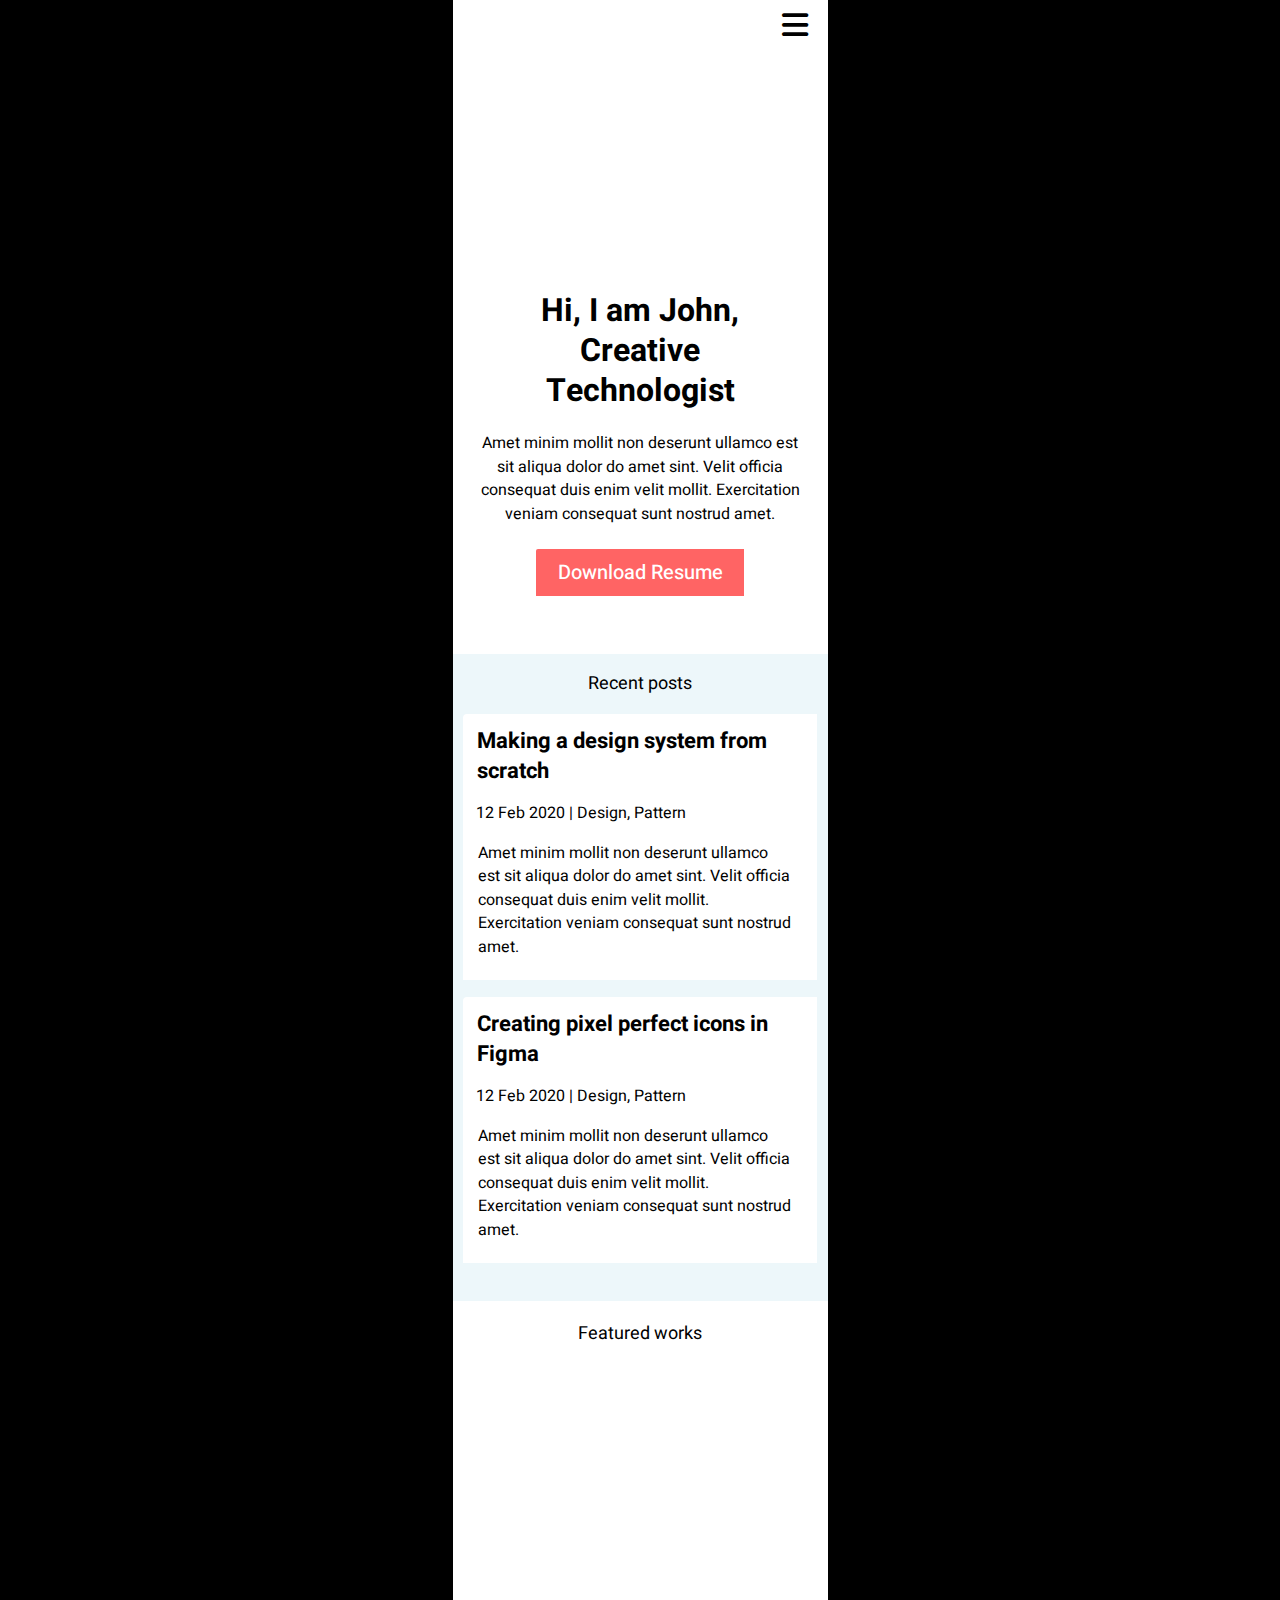
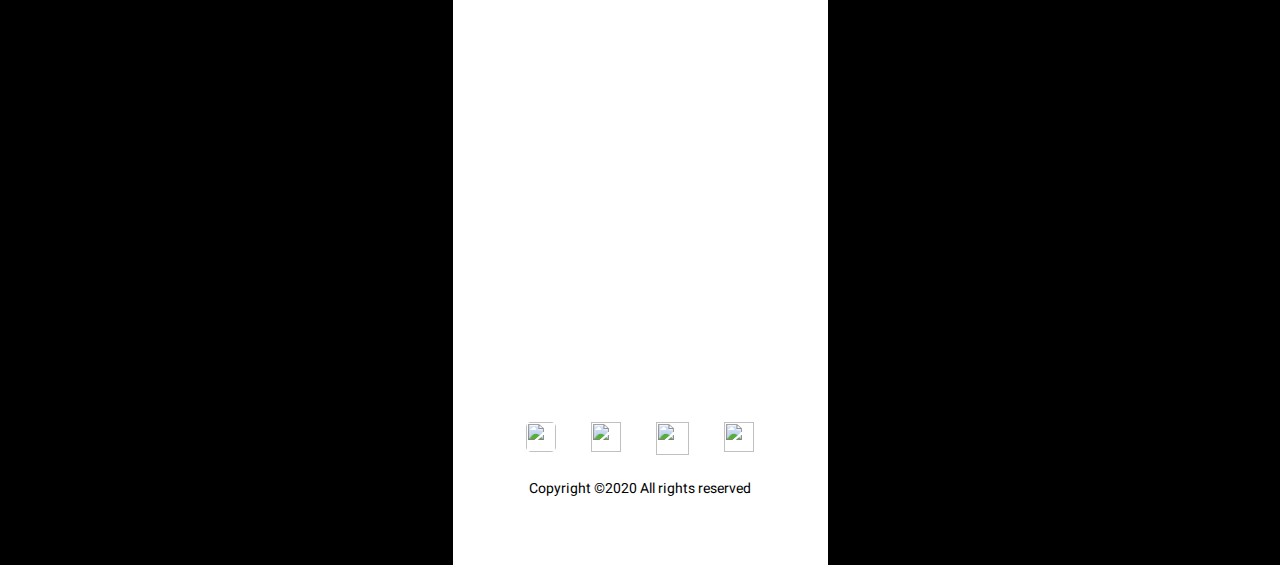
==== index.html @ 6faa733e "Added html and css" ====
<!DOCTYPE html>
<html lang="en">
<head>
    <meta charset="UTF-8">
    <meta name="viewport" content="width=device-width, initial-scale=1.0">
    <title>Document</title>
    <link rel="stylesheet" href="style.css">
    <link rel="stylesheet" href="https://cdnjs.cloudflare.com/ajax/libs/font-awesome/6.6.0/css/all.min.css">
</head>
<body>
    <div class="container">
        <div class="header">
          <i class="fa-solid fa-bars"></i>
        </div>
        <div class="img-wrapper">
          <img class="john" src="https://s3-alpha-sig.figma.com/img/c316/adc4/65a80990af3a0075303343f0d615c92a?Expires=1727049600&Key-Pair-Id=APKAQ4GOSFWCVNEHN3O4&Signature=DmVtwU35b6ebk5-kFVFt61NP9v5Aj3v2XNLIYsK-GvaFU8O1JSNkz6ZWcJ8zsRupOqoX0Hyz7-EuOoxYguSeOyrZhWkOMyXxrU1aMMM9ulLRmuvDb~E1Gh~GlYrc75atZf0RNTT-YelXQPBzbSmy-N3~r7XZVzMxQLnhpByIC0o2wJxGkuQxy8Nbn~nqgtThjig89GkEzBH6PbHpnhRJaIFQM-oY9vi6bCwOGa15eAaBk3haAZnRgJyzsy6hp2J6I1Fic5ZiBHuAoj4N7iFc2gxCNNn4AFQw4njCB87wmL2tZxzEj0HXUl7LO6FVaQ6giZ0W3RcJBol1scWO-ZYqXA__" alt="">
        </div>
        <div class="txt1">Hi, I am John,<br>
      Creative <br> Technologist</div>
        <div class="txt2">Amet minim mollit non deserunt ullamco est sit aliqua dolor do amet sint. Velit officia consequat duis enim velit mollit. Exercitation veniam consequat sunt nostrud amet.</div>
        <button class="clicker">Download Resume</button>
        <div class="rectangle"><div class="recentposts">Recent posts</div>
          <div class="box1">
            <div class="btxt1">Making a design system from scratch</div>
            <div class="bb"><div class="btxt2">12 Feb 2020 | Design, Pattern</div></div>
            <div class="btxt3">Amet minim mollit non deserunt ullamco est sit aliqua dolor do amet sint. Velit officia consequat duis enim velit mollit. Exercitation veniam consequat sunt nostrud amet.</div>
          </div>
          <div class="box1" id="mymy">
            <div class="btxt1">Creating pixel perfect icons in Figma</div>
            <div class="bb"><div class="btxt2">12 Feb 2020 | Design, Pattern</div></div>
            <div class="btxt3">Amet minim mollit non deserunt ullamco est sit aliqua dolor do amet sint. Velit officia consequat duis enim velit mollit. Exercitation veniam consequat sunt nostrud amet.</div>
          </div>
        </div>
        <div class="f">Featured works</div>
        <div class="footer">
          <div class="brandbox">
            <img src="https://cdns.iconmonstr.com/wp-content/releases/preview/2017/240/iconmonstr-facebook-6.png" alt="" id="face">
            <img src="https://www.iconarchive.com/download/i111410/fa-team/fontawesome-brands/FontAwesome-Brands-Instagram.1024.png" alt="" id="inst">
            <img src="https://uxwing.com/wp-content/themes/uxwing/download/brands-and-social-media/twitter-icon.png" alt="" id="twitter">
            <img src="https://cdn-icons-png.flaticon.com/512/61/61109.png" alt="" id="ll">
          </div>
          <div class="c">Copyright ©2020 All rights reserved</div>
        </div>
      </div>
      
      
      
      
      <link rel="preconnect" href="https://fonts.googleapis.com">
      <link rel="preconnect" href="https://fonts.gstatic.com" crossorigin>
      <link href="https://fonts.googleapis.com/css2?family=Heebo:wght@100..900&display=swap" rel="stylesheet">
</body>
</html>
---- style.css ----
*{
    margin: 0;
    box-sizing:border-box;
    font-family:Heebo;
  }
  body{
    background: #000;
    margin:0;
    padding:0;
  }
  .container{
    width: 375px;
    height: 2165px;
    background: #fff;
    margin:0 auto;
    display: flex;
    flex-direction: column;
    align-items: center;
  }
  .header{
    width: 100%;
    height: 50px;
    display: flex;
    justify-content: flex-end;
    align-items: center;
    padding-inline: 20px;
  }
  i{
    font-size:30px;
  }
  .img-wrapper{
    width: 175px;
    height: 175px;
    overflow: hidden;
    border-radius:50%;
    margin:33px auto;
  }
  .john{
    width: 170px;
    margin-top: -50px;
  }
  .txt1{
    width: 312px;
    height: 120px;
    font-family: Heebo;
    font-size: 32px;
    font-weight: 700;
    line-height: 40px;
    text-align: center;
  }
  .txt2{
    font-family: Heebo;
  font-size: 16px;
  font-weight: 400;
  line-height: 23.5px;
  text-align: center;
  width: 328px;
  height: 96px;
    margin:21px auto;
  }
  .clicker{
    width: 208px;
  height: 47px;
  border-radius: 2px 0px 0px 0px;
  background: #FF6464;
    color:white;
    font-family: Heebo;
  font-size: 20px;
  font-weight: 500;
  line-height: 29.38px;
  text-align: center;
    border:none;
  }
  .rectangle{
    margin-top:58px;
    width: 375px;
    height: 647px;
    background: #EDF7FA;
    display: flex;
    flex-direction: column;
    align-items: center;
  }
  .recentposts{
    font-family: Heebo;
  font-size: 18px;
  font-weight: 400;
  line-height: 60px;
  text-align: left;
  width: 105px;
  height: 60px;
  }
  .box1{
    width: 354px;
  height: 266px;
  border-radius: 4px 0px 0px 0px;
    background: #fff;
    display: flex;
    flex-direction: column;
    align-items: center;
    gap:16px;
  }
  .btxt1{
    width: 327px;
  height: 60px;
    font-family: Heebo;
  font-size: 22px;
  font-weight: 700;
  line-height: 30px;
  text-align: left;
  margin-top:12px;
  }
  .btxt2{
    font-family: Heebo;
  font-size: 16px;
  font-weight: 400;
  line-height: 23.5px;
  text-align: left;
  }
  .bb{
    width: 328px;
  }
  .btxt3{
    width: 314px;
  height: 117px;
  font-family: Heebo;
  font-size: 16px;
  font-weight: 400;
  line-height: 23.5px;
  text-align: left;
    margin-right:11px;
  }
  #mymy{
    margin-top:17px;
  }
  .f{
    width: 124px;
  height: 60px;
  margin-top:3px;
    font-family: Heebo;
  font-size: 18px;
  font-weight: 400;
  line-height: 60px;
  text-align: left;
  }
  .footer{
    margin-top:607px;
    width: 375px;
  height: 182px;
    display: flex;
    align-items: center;
    justify-content: center;
    flex-direction: column;
  }
  .brandbox{
    height: 100%;
    display: flex;
    gap:35px;
    margin-top:51px;
  }
  #face{
    width: 30px;
  height: 30px;
    border-radius:5px;
  }
  #inst{
    width: 30px;
  height: 30px;
  }
  #twitter{
    width: 33px;
  height: 33px;
    margin-bottom:2px;
  }
  #ll{
    width: 30px;
  height: 30px;
  }
  .c{
    width: 222px;
  height: 21px;
  font-family: Heebo;
  font-size: 14px;
  font-weight: 400;
  line-height: 20.56px;
  text-align: center;
    margin-bottom:53px;
  }
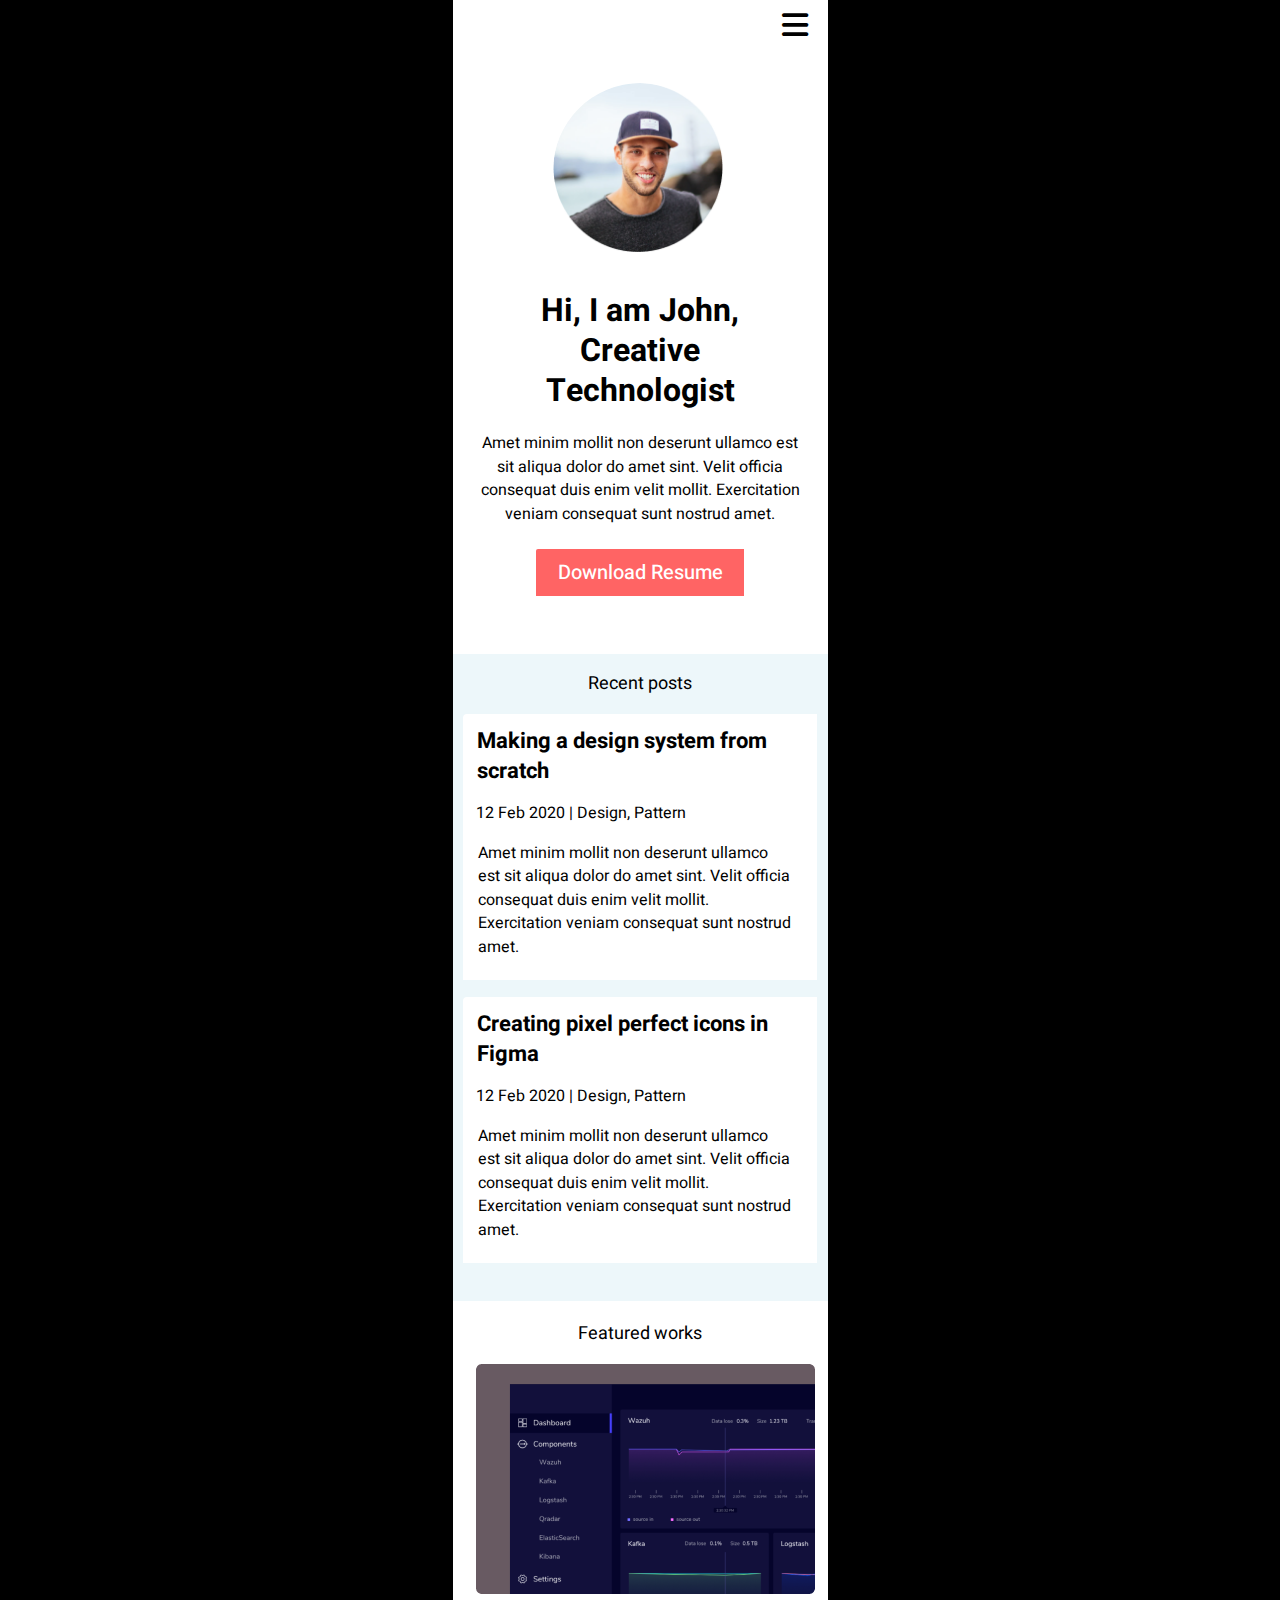
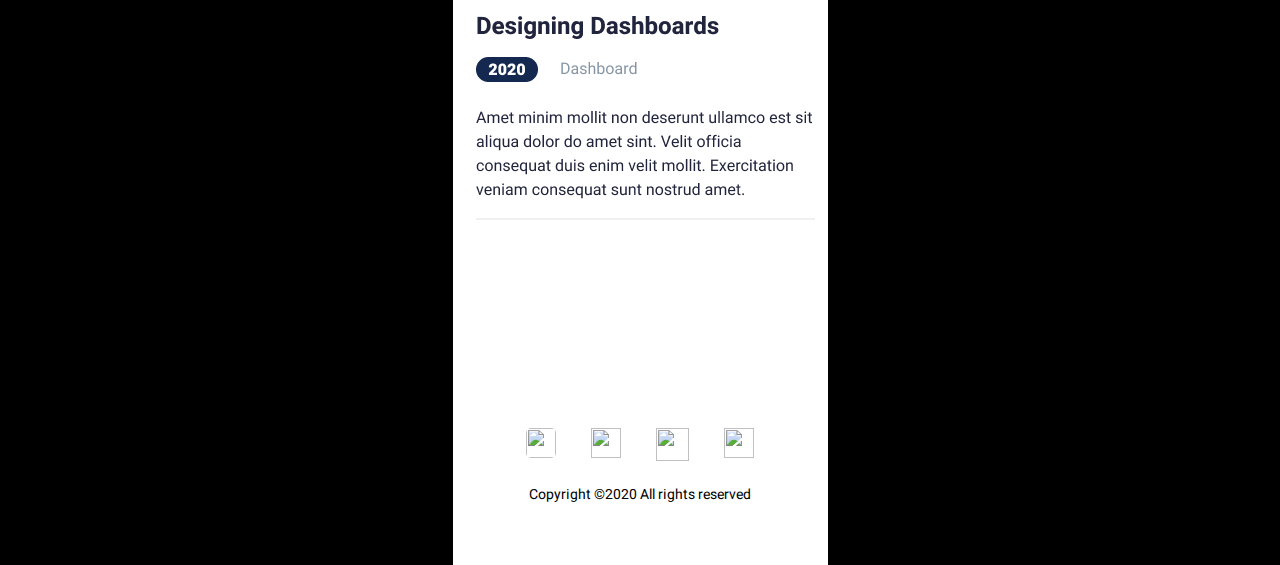
==== commit 132283a1: "Added 3 mobile pages" ====
--- a/index.html
+++ b/index.html
@@ -13,7 +13,7 @@
           <i class="fa-solid fa-bars"></i>
         </div>
         <div class="img-wrapper">
-          <img class="john" src="https://s3-alpha-sig.figma.com/img/c316/adc4/65a80990af3a0075303343f0d615c92a?Expires=1727049600&Key-Pair-Id=APKAQ4GOSFWCVNEHN3O4&Signature=DmVtwU35b6ebk5-kFVFt61NP9v5Aj3v2XNLIYsK-GvaFU8O1JSNkz6ZWcJ8zsRupOqoX0Hyz7-EuOoxYguSeOyrZhWkOMyXxrU1aMMM9ulLRmuvDb~E1Gh~GlYrc75atZf0RNTT-YelXQPBzbSmy-N3~r7XZVzMxQLnhpByIC0o2wJxGkuQxy8Nbn~nqgtThjig89GkEzBH6PbHpnhRJaIFQM-oY9vi6bCwOGa15eAaBk3haAZnRgJyzsy6hp2J6I1Fic5ZiBHuAoj4N7iFc2gxCNNn4AFQw4njCB87wmL2tZxzEj0HXUl7LO6FVaQ6giZ0W3RcJBol1scWO-ZYqXA__" alt="">
+          <img class="john" src="pics/john.png" alt="">
         </div>
         <div class="txt1">Hi, I am John,<br>
       Creative <br> Technologist</div>
@@ -32,6 +32,9 @@
           </div>
         </div>
         <div class="f">Featured works</div>
+        <div class="bb">
+          <img src="pics/work-list-mobile.png" alt="">
+        </div>
         <div class="footer">
           <div class="brandbox">
             <img src="https://cdns.iconmonstr.com/wp-content/releases/preview/2017/240/iconmonstr-facebook-6.png" alt="" id="face">
--- a/style.css
+++ b/style.css
@@ -37,7 +37,7 @@
   }
   .john{
     width: 170px;
-    margin-top: -50px;
+
   }
   .txt1{
     width: 312px;
@@ -143,7 +143,7 @@
   text-align: left;
   }
   .footer{
-    margin-top:607px;
+    margin-top:150px;
     width: 375px;
   height: 182px;
     display: flex;
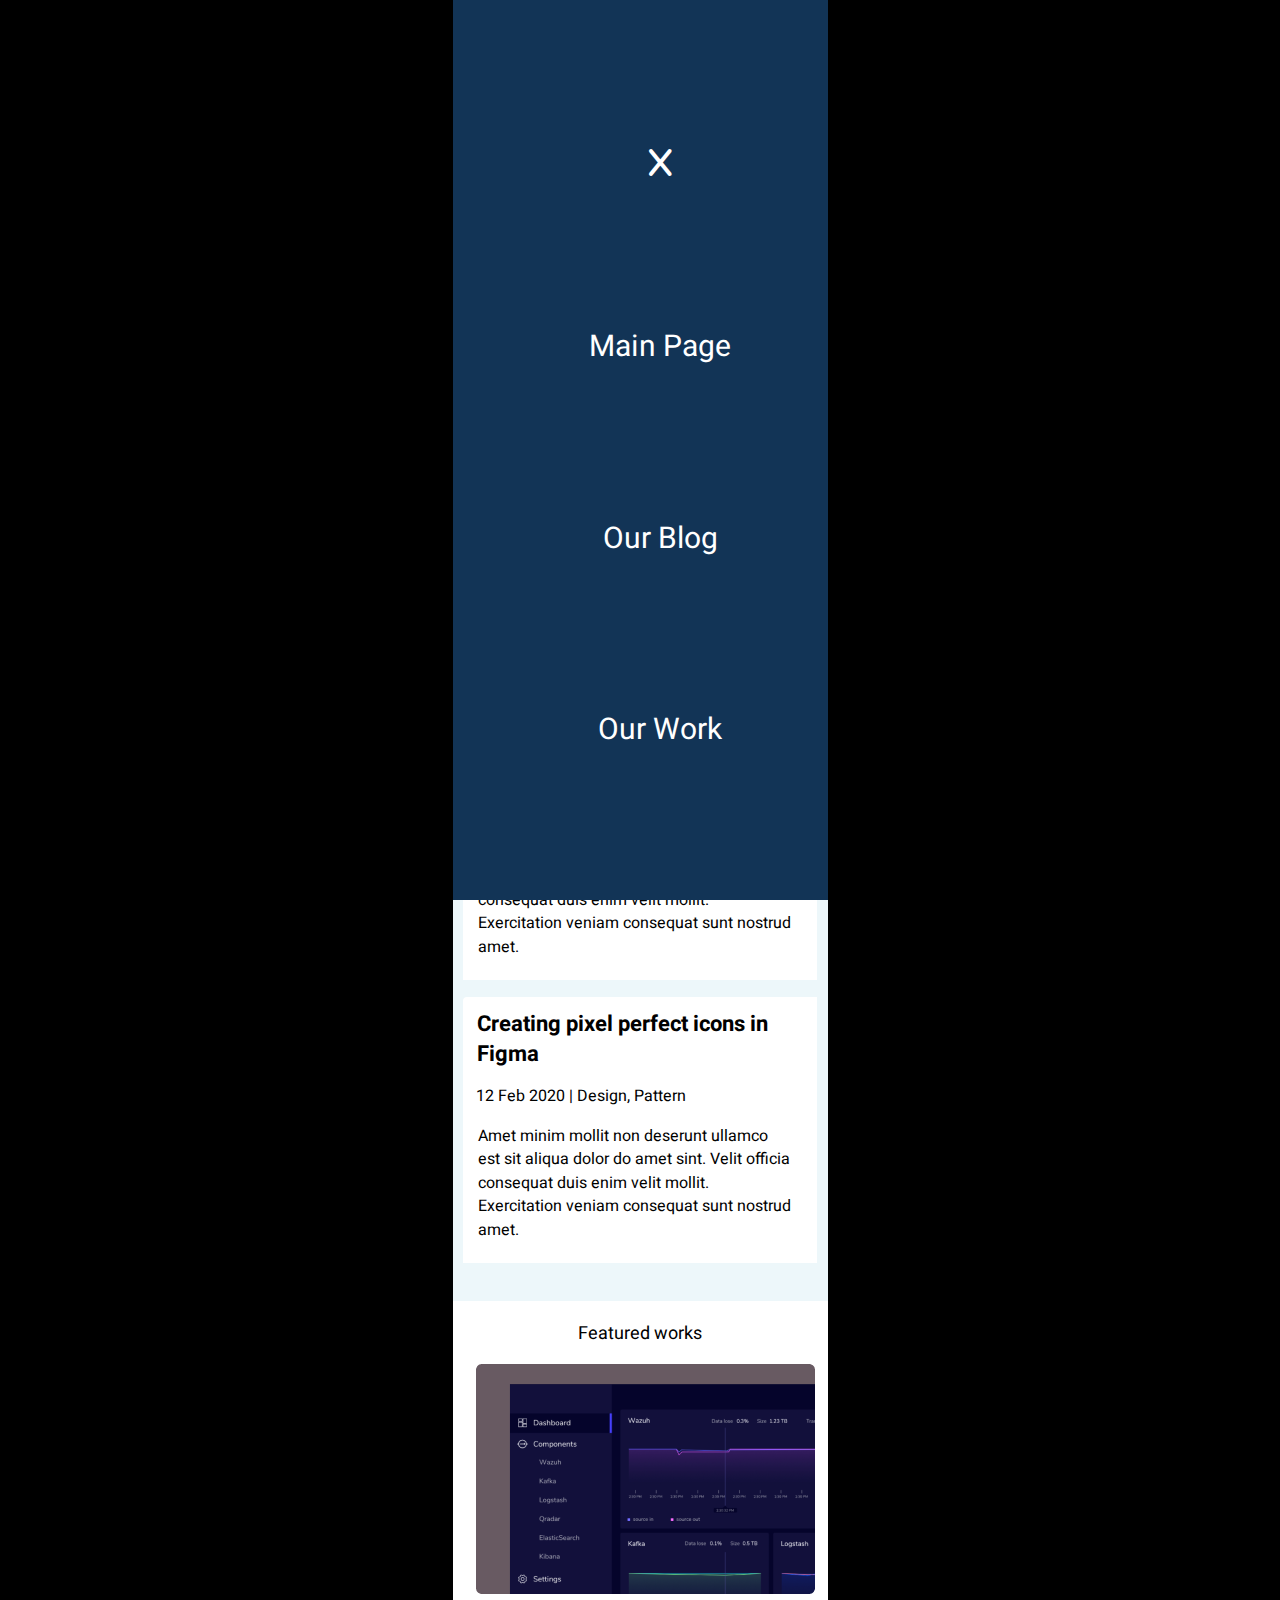
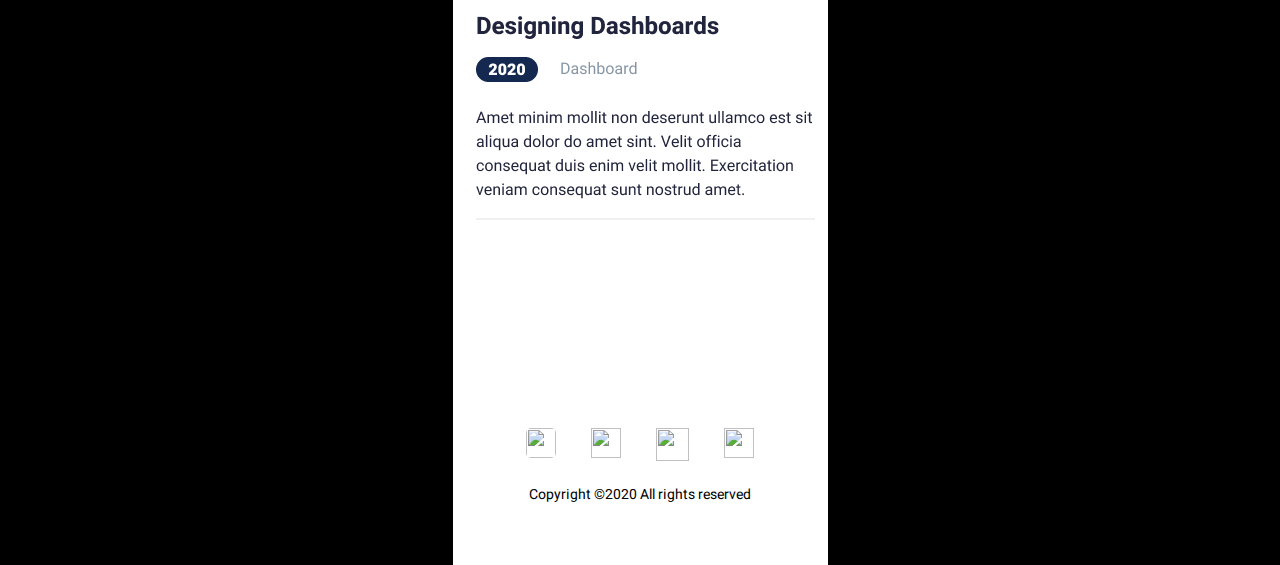
==== commit 4afd2157: "1.1" ====
--- a/index.html
+++ b/index.html
@@ -11,6 +11,12 @@
     <div class="container">
         <div class="header">
           <i class="fa-solid fa-bars"></i>
+          <ul class="nav">
+            <i class="fa-solid fa-x white-icon"></i>
+            <li><a href="index.html">Main Page</a></li>
+            <li><a href="blog.html">Our Blog</a></li>
+            <li><a href="work.html">Our Work</a></li>
+          </ul>
         </div>
         <div class="img-wrapper">
           <img class="john" src="pics/john.png" alt="">
--- a/style.css
+++ b/style.css
@@ -9,6 +9,7 @@
     padding:0;
   }
   .container{
+    position: relative;
     width: 375px;
     height: 2165px;
     background: #fff;
@@ -27,6 +28,27 @@
   }
   i{
     font-size:30px;
+  }
+  .nav{
+    display: flex;
+    align-items: center;
+    flex-direction: column;
+    position: absolute;
+    top:0px;
+    left:0px;
+    width: 375px;
+    height: 100vh;
+    background: #123456;
+    list-style-type: none;
+    justify-content: space-evenly;
+  }
+  .white-icon{
+    color: #fff;
+  }
+  .nav a{
+    color: white;
+    text-decoration: none;
+    font-size: 30px;
   }
   .img-wrapper{
     width: 175px;
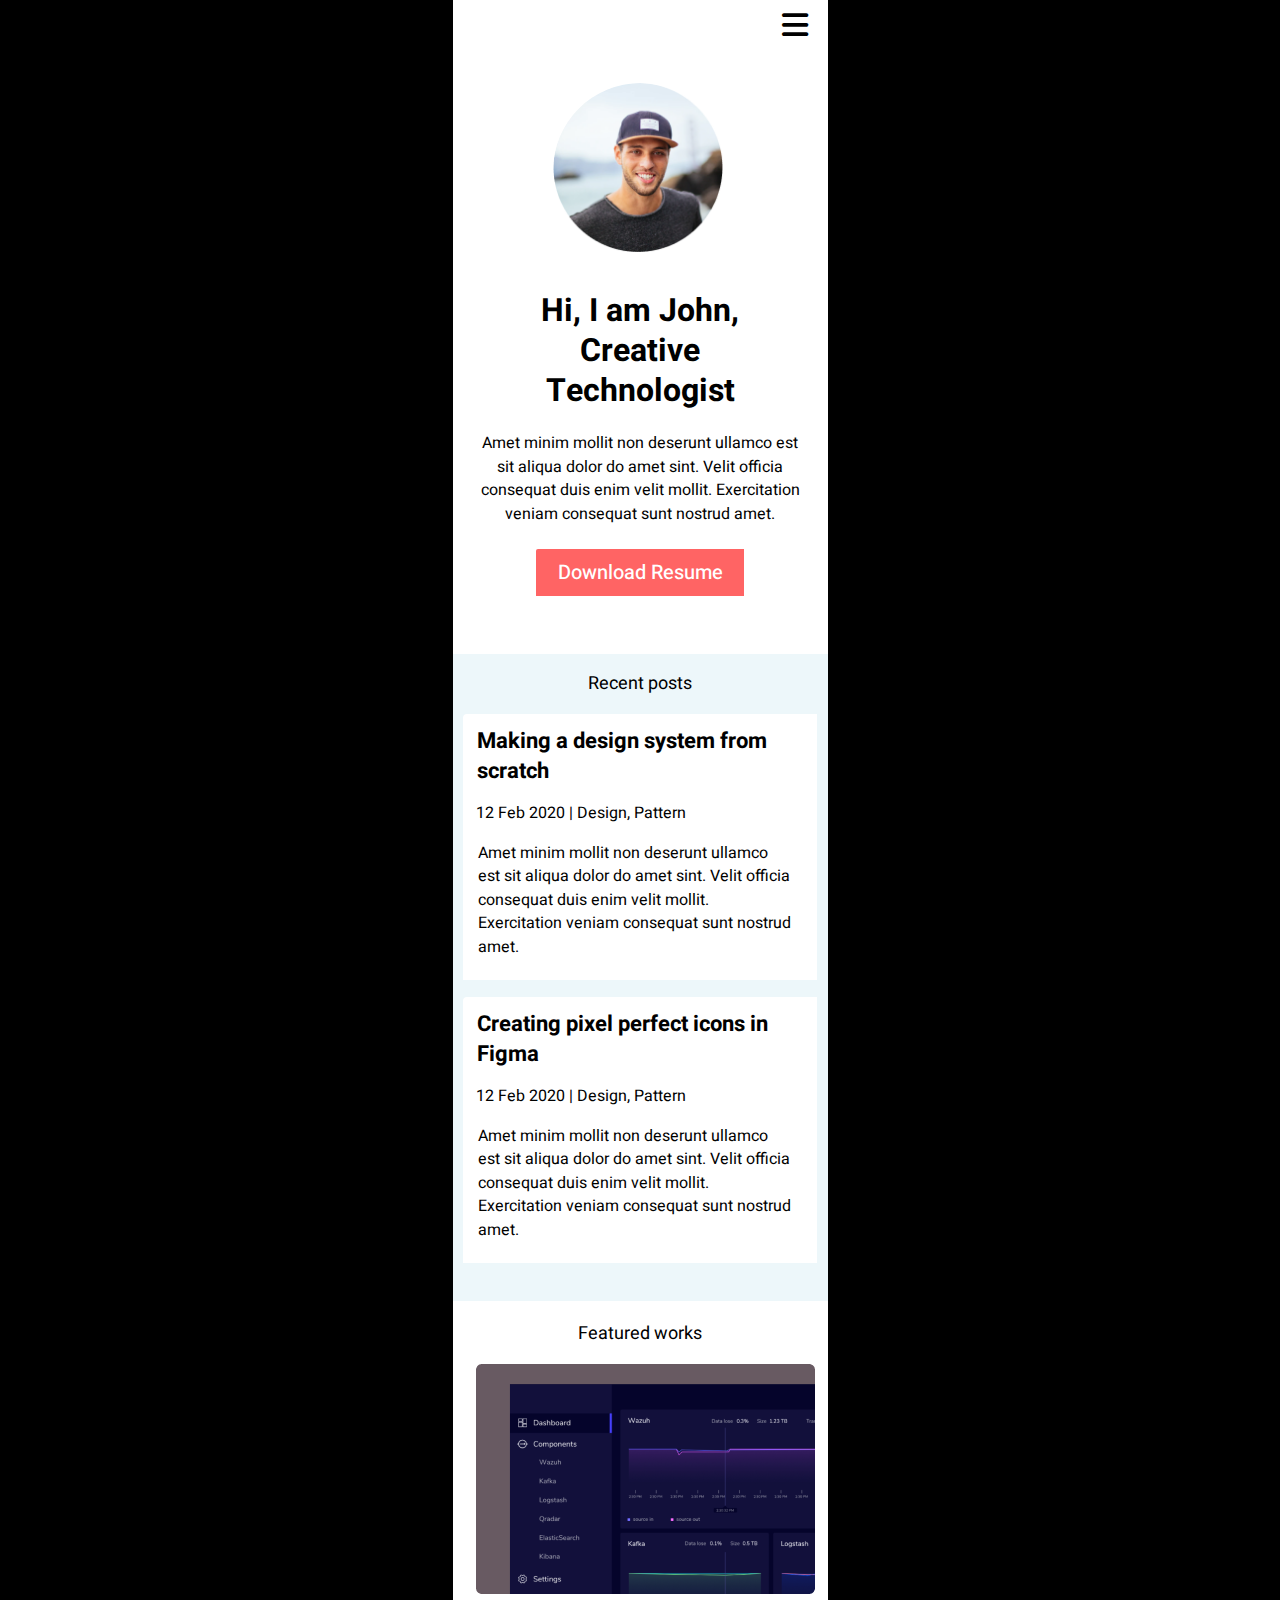
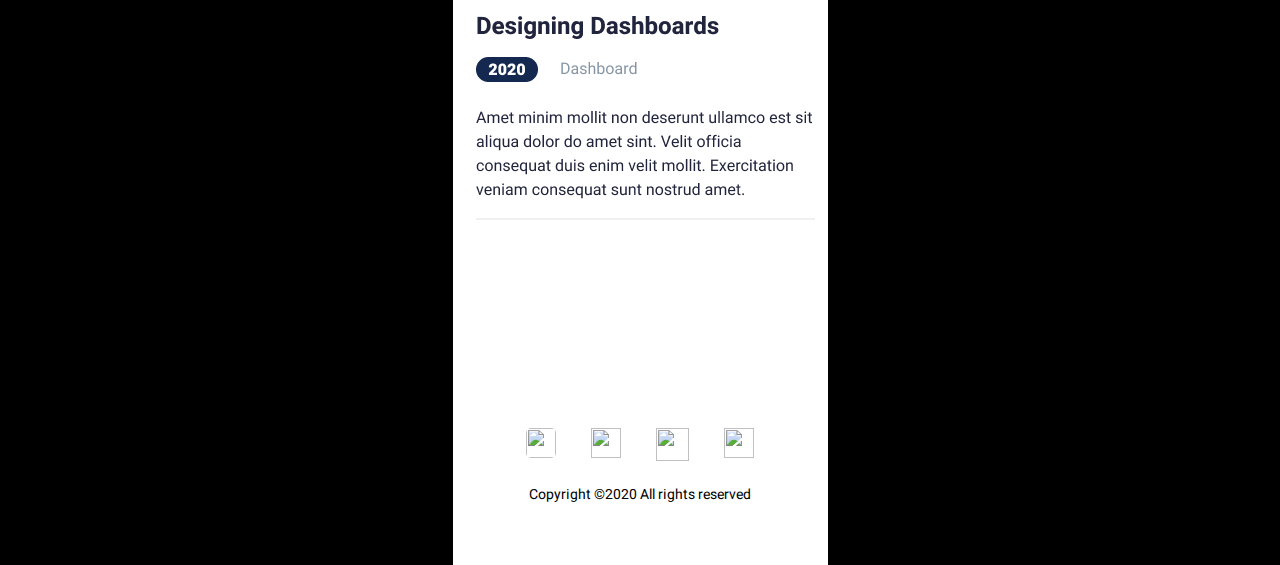
==== commit dbd7b87b: "1.2" ====
--- a/index.html
+++ b/index.html
@@ -10,7 +10,7 @@
 <body>
     <div class="container">
         <div class="header">
-          <i class="fa-solid fa-bars"></i>
+          <i class="fa-solid fa-bars" onclick="showMenu()"></i>
           <ul class="nav">
             <i class="fa-solid fa-x white-icon"></i>
             <li><a href="index.html">Main Page</a></li>
@@ -54,7 +54,7 @@
       
       
       
-      
+      <script src="script.js"></script>
       <link rel="preconnect" href="https://fonts.googleapis.com">
       <link rel="preconnect" href="https://fonts.gstatic.com" crossorigin>
       <link href="https://fonts.googleapis.com/css2?family=Heebo:wght@100..900&display=swap" rel="stylesheet">
--- a/style.css
+++ b/style.css
@@ -30,7 +30,7 @@
     font-size:30px;
   }
   .nav{
-    display: flex;
+    display: none;
     align-items: center;
     flex-direction: column;
     position: absolute;
